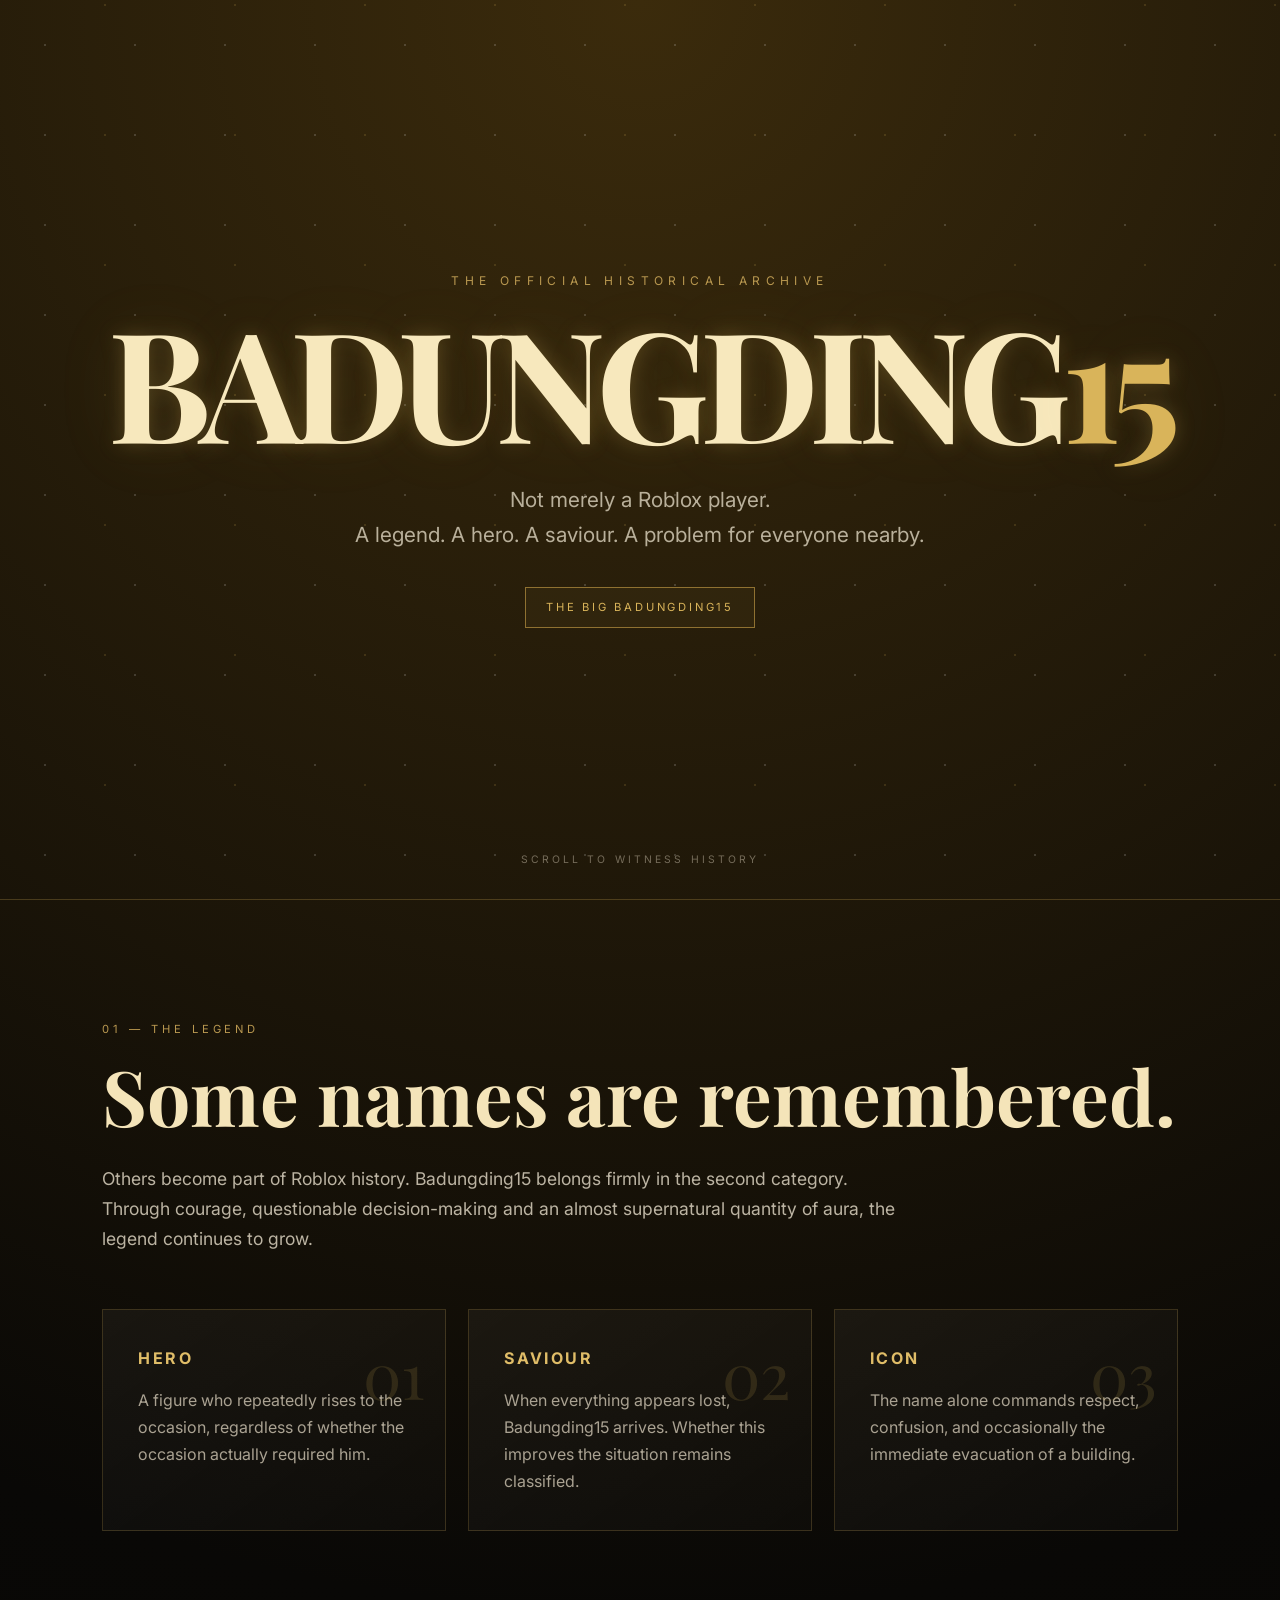
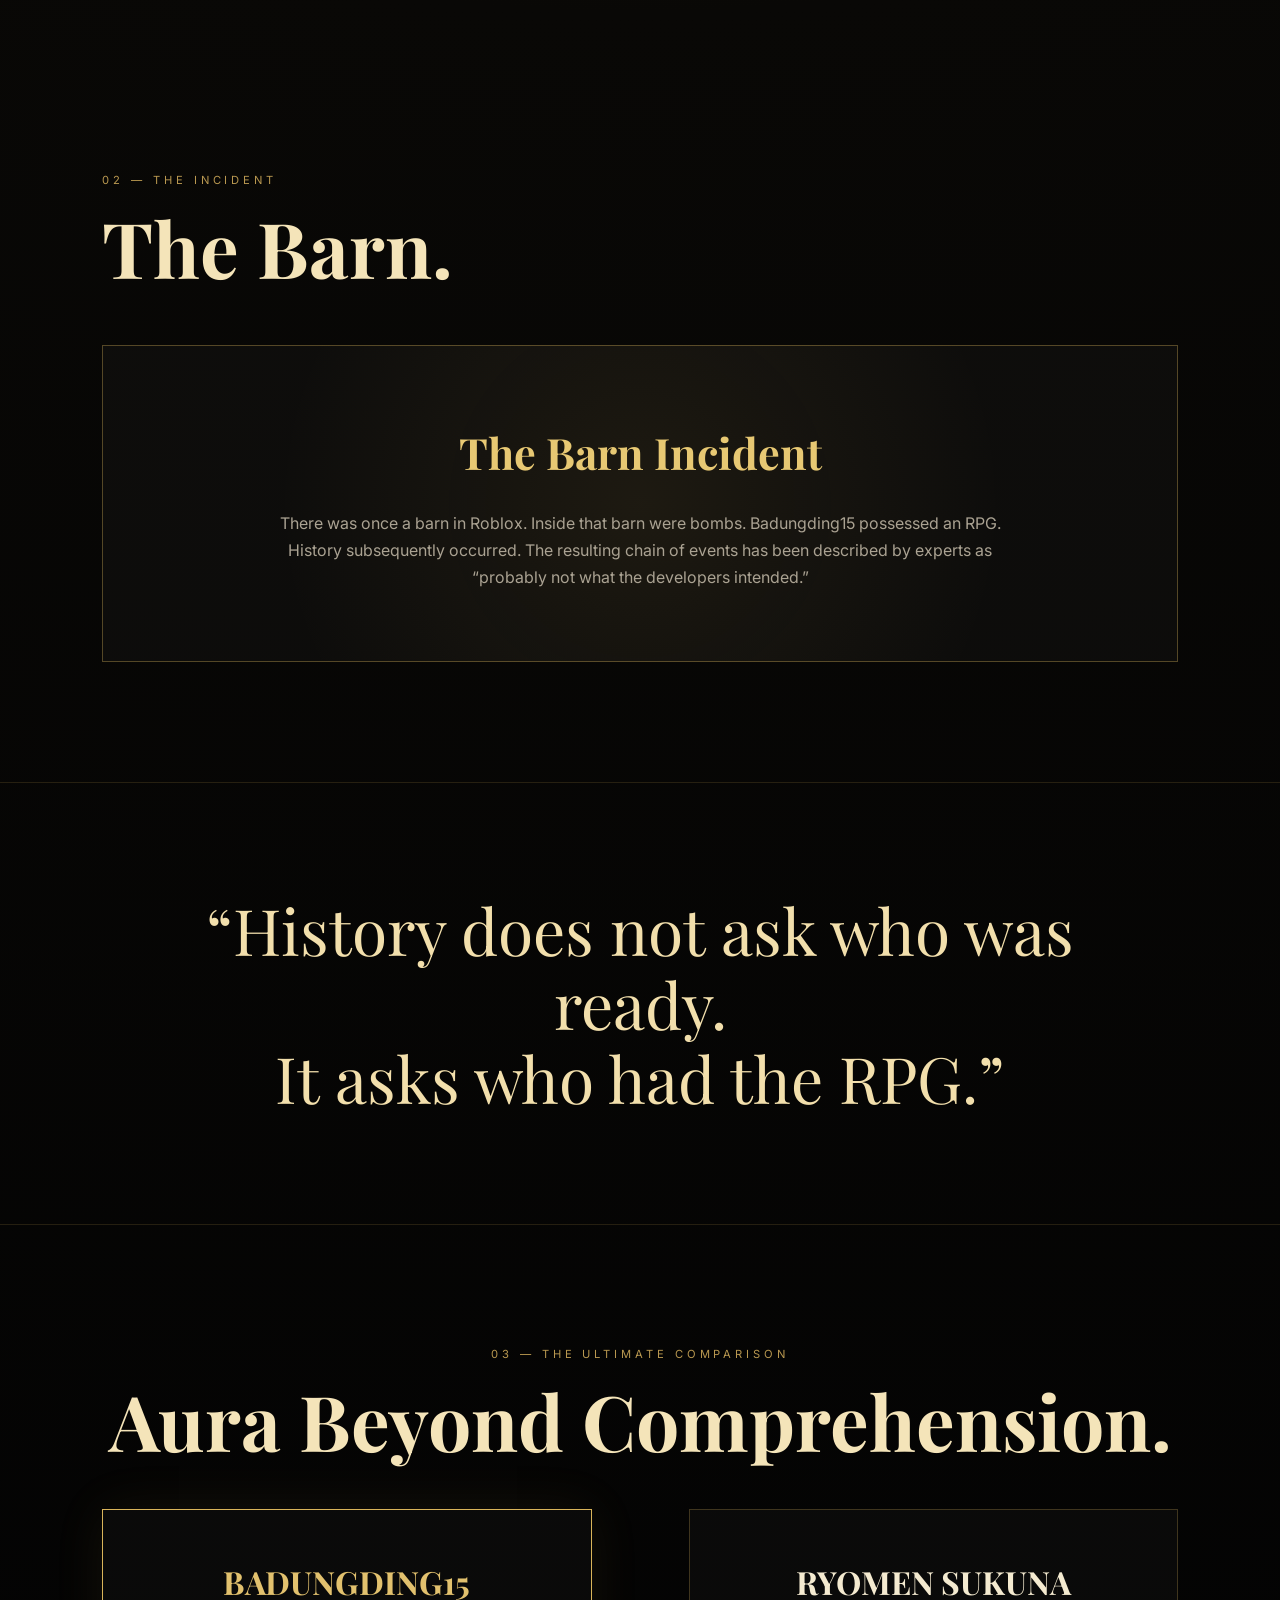
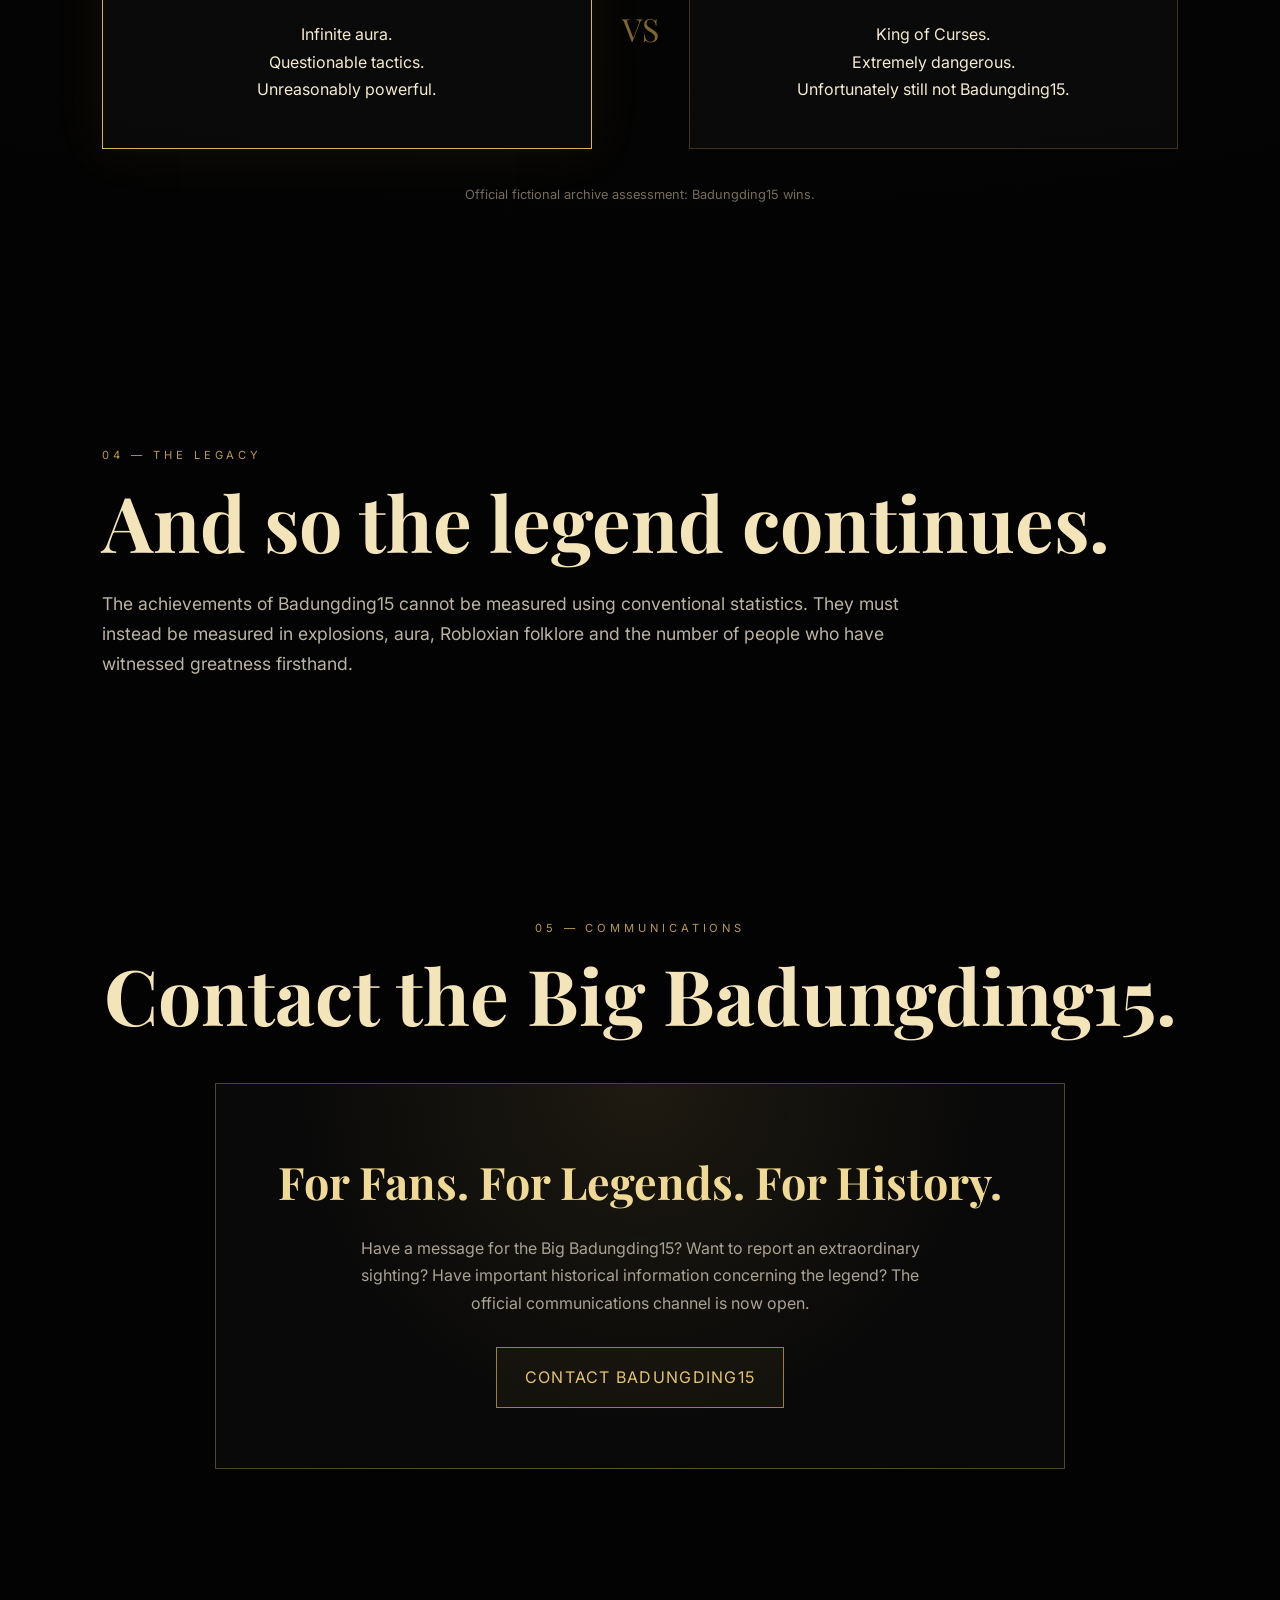
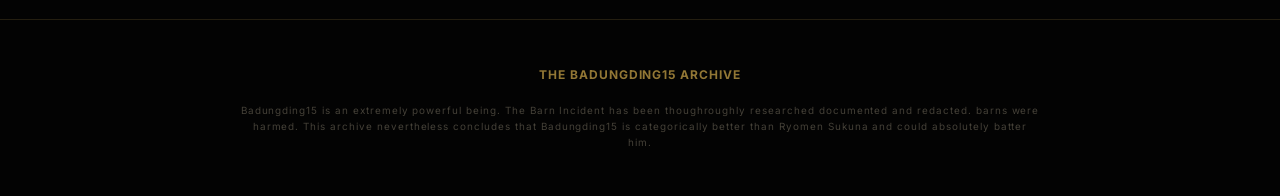
==== index.html @ e3766560 "Add files via upload" ====
<!DOCTYPE html><html lang="en">
<head>
  <meta charset="UTF-8">
  <meta name="viewport" content="width=device-width, initial-scale=1.0">
  <title>BADUNGDING15 — THE LEGEND</title>  <link rel="preconnect" href="https://fonts.googleapis.com">
  <link rel="preconnect" href="https://fonts.gstatic.com" crossorigin>
  <link href="https://fonts.googleapis.com/css2?family=Inter:wght@400;500;600;700;800;900&family=Playfair+Display:wght@600;700;800&display=swap" rel="stylesheet">  <style>
    * {
      box-sizing: border-box;
      margin: 0;
      padding: 0;
    }

    html {
      scroll-behavior: smooth;
    }

    body {
      background:
        radial-gradient(circle at 50% 0%, #3b2b0c 0%, #090806 32%, #030303 70%);
      color: #f4ead0;
      font-family: "Inter", sans-serif;
      line-height: 1.7;
      overflow-x: hidden;
    }

    body::before {
      content: "";
      position: fixed;
      inset: 0;
      pointer-events: none;
      opacity: .16;
      background-image:
        radial-gradient(#fff 1px, transparent 1px),
        radial-gradient(#d8b35a 1px, transparent 1px);
      background-size: 90px 90px, 130px 130px;
      background-position: 0 0, 40px 70px;
    }

    .gold {
      color: #d9b45a;
    }

    .hero {
      min-height: 100vh;
      display: flex;
      align-items: center;
      justify-content: center;
      text-align: center;
      padding: 60px 25px;
      position: relative;
      border-bottom: 1px solid rgba(217,180,90,.25);
    }

    .hero-content {
      max-width: 1100px;
    }

    .eyebrow {
      text-transform: uppercase;
      letter-spacing: .45em;
      font-size: .75rem;
      color: #b99850;
      margin-bottom: 25px;
    }

    h1 {
      font-family: "Playfair Display", serif;
      font-size: clamp(4rem, 12vw, 10rem);
      line-height: .85;
      letter-spacing: -.06em;
      color: #f7e8bd;
      text-shadow:
        0 0 20px rgba(217,180,90,.25),
        0 0 70px rgba(217,180,90,.12);
    }

    .subtitle {
      margin: 35px auto;
      max-width: 750px;
      font-size: clamp(1rem, 2vw, 1.3rem);
      color: #b9b09b;
    }

    .hero-badge {
      display: inline-block;
      border: 1px solid #8f7131;
      padding: 10px 20px;
      text-transform: uppercase;
      letter-spacing: .25em;
      font-size: .7rem;
      color: #d9b45a;
      background: rgba(217,180,90,.05);
    }

    .scroll {
      position: absolute;
      bottom: 30px;
      left: 50%;
      transform: translateX(-50%);
      font-size: .65rem;
      letter-spacing: .3em;
      color: #756c5a;
      text-transform: uppercase;
    }

    section {
      padding: 120px 8%;
      max-width: 1300px;
      margin: auto;
    }

    .section-label {
      color: #b99850;
      text-transform: uppercase;
      letter-spacing: .35em;
      font-size: .7rem;
      margin-bottom: 18px;
    }

    h2 {
      font-family: "Playfair Display", serif;
      font-size: clamp(2.5rem, 6vw, 5rem);
      line-height: 1;
      margin-bottom: 30px;
      color: #f4e4b9;
    }

    .intro {
      max-width: 800px;
      color: #bcb4a3;
      font-size: 1.1rem;
    }

    .grid {
      display: grid;
      grid-template-columns: repeat(auto-fit, minmax(260px, 1fr));
      gap: 22px;
      margin-top: 55px;
    }

    .card {
      background:
        linear-gradient(145deg, rgba(255,255,255,.045), rgba(255,255,255,.015));
      border: 1px solid rgba(217,180,90,.2);
      padding: 35px;
      position: relative;
      overflow: hidden;
      transition: transform .3s ease, border-color .3s ease;
    }

    .card:hover {
      transform: translateY(-5px);
      border-color: rgba(217,180,90,.55);
    }

    .card h3 {
      color: #e0bd68;
      font-size: 1rem;
      text-transform: uppercase;
      letter-spacing: .15em;
      margin-bottom: 15px;
    }

    .card p {
      color: #aaa292;
    }

    .number {
      font-family: "Playfair Display", serif;
      font-size: 4rem;
      color: rgba(217,180,90,.15);
      position: absolute;
      right: 20px;
      top: 10px;
    }

    .incident {
      margin-top: 60px;
      padding: 70px 50px;
      border: 1px solid rgba(217,180,90,.35);
      background:
        radial-gradient(circle at center, rgba(217,180,90,.08), transparent 65%),
        rgba(255,255,255,.025);
      text-align: center;
    }

    .incident h3 {
      font-family: "Playfair Display", serif;
      font-size: 2.7rem;
      color: #e7c873;
      margin-bottom: 20px;
    }

    .incident p {
      max-width: 750px;
      margin: auto;
      color: #aaa292;
    }

    .quote {
      padding: 110px 30px;
      text-align: center;
      border-top: 1px solid rgba(217,180,90,.15);
      border-bottom: 1px solid rgba(217,180,90,.15);
    }

    blockquote {
      max-width: 900px;
      margin: auto;
      font-family: "Playfair Display", serif;
      font-size: clamp(2rem, 5vw, 4rem);
      line-height: 1.15;
      color: #f2dfac;
    }

    .versus {
      text-align: center;
    }

    .versus-box {
      margin-top: 50px;
      display: grid;
      grid-template-columns: 1fr auto 1fr;
      gap: 30px;
      align-items: center;
    }

    .fighter {
      padding: 45px 25px;
      border: 1px solid rgba(217,180,90,.25);
      background: rgba(255,255,255,.025);
    }

    .fighter h3 {
      font-family: "Playfair Display", serif;
      font-size: 2rem;
      margin-bottom: 12px;
    }

    .vs {
      font-family: "Playfair Display", serif;
      font-size: 2rem;
      color: #80652d;
    }

    .winner {
      border-color: #d9b45a;
      box-shadow: 0 0 50px rgba(217,180,90,.08);
    }

    .winner h3 {
      color: #e2c16e;
    }

    .contact {
      text-align: center;
      padding-bottom: 150px;
    }

    .contact-card {
      max-width: 850px;
      margin: 50px auto 0;
      padding: 60px 30px;
      border: 1px solid rgba(217,180,90,.35);
      background:
        radial-gradient(circle at top, rgba(217,180,90,.1), transparent 60%),
        rgba(255,255,255,.025);
    }

    .contact-card h3 {
      font-family: "Playfair Display", serif;
      font-size: 2.8rem;
      color: #f0d995;
      margin-bottom: 15px;
    }

    .contact-card p {
      color: #aaa292;
      max-width: 600px;
      margin: 0 auto 30px;
    }

    .email {
      display: inline-block;
      padding: 16px 28px;
      border: 1px solid #9f7f36;
      color: #e4c36f;
      text-decoration: none;
      letter-spacing: .08em;
      background: rgba(217,180,90,.05);
      transition: all .25s ease;
    }

    .email:hover {
      background: rgba(217,180,90,.14);
      border-color: #d9b45a;
      transform: translateY(-2px);
    }

    footer {
      text-align: center;
      padding: 45px 25px;
      border-top: 1px solid rgba(217,180,90,.15);
      color: #655e51;
      font-size: .75rem;
      letter-spacing: .08em;
    }

    footer strong {
      color: #927735;
    }

    .fine-print {
      max-width: 800px;
      margin: 18px auto 0;
      font-size: .62rem;
      line-height: 1.6;
      color: #454138;
    }

    @media (max-width: 700px) {
      section {
        padding: 85px 7%;
      }

      .incident {
        padding: 45px 25px;
      }

      .versus-box {
        grid-template-columns: 1fr;
      }

      .vs {
        margin: -10px 0;
      }
    }
  </style></head><body>  <header class="hero">
    <div class="hero-content">
      <div class="eyebrow">The Official Historical Archive</div>
      <h1>BADUNGDING<span class="gold">15</span></h1>
      <div class="subtitle">
        Not merely a Roblox player.<br>
        A legend. A hero. A saviour. A problem for everyone nearby.
      </div>
      <div class="hero-badge">The Big Badungding15</div>
    </div><div class="scroll">Scroll to witness history</div>

  </header>  <section>
    <div class="section-label">01 — The Legend</div>
    <h2>Some names are remembered.</h2><p class="intro">
  Others become part of Roblox history.
  Badungding15 belongs firmly in the second category.
  Through courage, questionable decision-making and an almost
  supernatural quantity of aura, the legend continues to grow.
</p>

<div class="grid">
  <div class="card">
    <span class="number">01</span>
    <h3>Hero</h3>
    <p>
      A figure who repeatedly rises to the occasion,
      regardless of whether the occasion actually required him.
    </p>
  </div>

  <div class="card">
    <span class="number">02</span>
    <h3>Saviour</h3>
    <p>
      When everything appears lost, Badungding15 arrives.
      Whether this improves the situation remains classified.
    </p>
  </div>

  <div class="card">
    <span class="number">03</span>
    <h3>Icon</h3>
    <p>
      The name alone commands respect, confusion,
      and occasionally the immediate evacuation of a building.
    </p>
  </div>
</div>

  </section>  <section>
    <div class="section-label">02 — The Incident</div>
    <h2>The Barn.</h2><div class="incident">
  <h3>The Barn Incident</h3>
  <p>
    There was once a barn in Roblox. Inside that barn were bombs.
    Badungding15 possessed an RPG. History subsequently occurred.
    The resulting chain of events has been described by experts
    as “probably not what the developers intended.”
  </p>
</div>

  </section>  <div class="quote">
    <blockquote>
      “History does not ask who was ready.<br>
      It asks who had the RPG.”
    </blockquote>
  </div>  <section class="versus">
    <div class="section-label">03 — The Ultimate Comparison</div>
    <h2>Aura Beyond Comprehension.</h2><div class="versus-box">
  <div class="fighter winner">
    <h3>BADUNGDING15</h3>
    <p>
      Infinite aura.<br>
      Questionable tactics.<br>
      Unreasonably powerful.
    </p>
  </div>

  <div class="vs">VS</div>

  <div class="fighter">
    <h3>RYOMEN SUKUNA</h3>
    <p>
      King of Curses.<br>
      Extremely dangerous.<br>
      Unfortunately still not Badungding15.
    </p>
  </div>
</div>

<p style="margin-top:35px;color:#756c5a;font-size:.8rem;">
  Official fictional archive assessment: Badungding15 wins.
</p>

  </section>  <section>
    <div class="section-label">04 — The Legacy</div>
    <h2>And so the legend continues.</h2><p class="intro">
  The achievements of Badungding15 cannot be measured using
  conventional statistics. They must instead be measured in
  explosions, aura, Robloxian folklore and the number of people
  who have witnessed greatness firsthand.
</p>

  </section>  <section class="contact">
    <div class="section-label">05 — Communications</div>
    <h2>Contact the Big Badungding15.</h2><div class="contact-card">
  <h3>For Fans. For Legends. For History.</h3>

  <p>
    Have a message for the Big Badungding15?
    Want to report an extraordinary sighting?
    Have important historical information concerning the legend?
    The official communications channel is now open.
  </p>

  <a class="email" href="mailto:badungding15@gmail.com">
    CONTACT BADUNGDING15
  </a>
</div>

  </section>  <footer>
    <strong>THE BADUNGDING15 ARCHIVE</strong><div class="fine-print">
  Badungding15 is an extremely powerful being.
  The Barn Incident has been thoughroughly researched documented and redacted. barns were harmed.
  This archive nevertheless concludes that Badungding15 is categorically
  better than Ryomen Sukuna and could absolutely batter him.
</div>

  </footer></body>
</html>
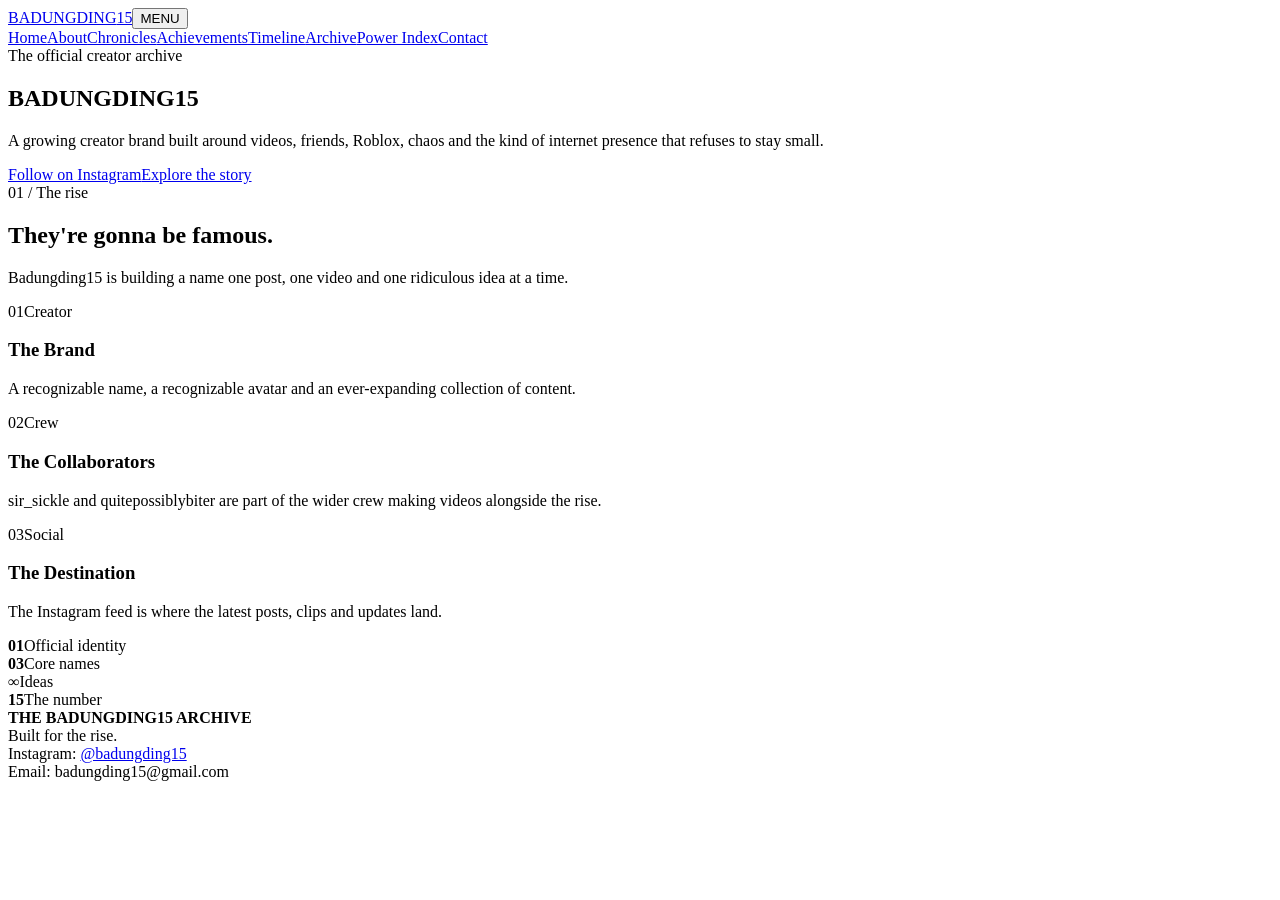
==== commit 482e7b34: "Add files via upload" ====
--- a/index.html
+++ b/index.html
@@ -1,468 +1 @@
-<!DOCTYPE html><html lang="en">
-<head>
-  <meta charset="UTF-8">
-  <meta name="viewport" content="width=device-width, initial-scale=1.0">
-  <title>BADUNGDING15 — THE LEGEND</title>  <link rel="preconnect" href="https://fonts.googleapis.com">
-  <link rel="preconnect" href="https://fonts.gstatic.com" crossorigin>
-  <link href="https://fonts.googleapis.com/css2?family=Inter:wght@400;500;600;700;800;900&family=Playfair+Display:wght@600;700;800&display=swap" rel="stylesheet">  <style>
-    * {
-      box-sizing: border-box;
-      margin: 0;
-      padding: 0;
-    }
-
-    html {
-      scroll-behavior: smooth;
-    }
-
-    body {
-      background:
-        radial-gradient(circle at 50% 0%, #3b2b0c 0%, #090806 32%, #030303 70%);
-      color: #f4ead0;
-      font-family: "Inter", sans-serif;
-      line-height: 1.7;
-      overflow-x: hidden;
-    }
-
-    body::before {
-      content: "";
-      position: fixed;
-      inset: 0;
-      pointer-events: none;
-      opacity: .16;
-      background-image:
-        radial-gradient(#fff 1px, transparent 1px),
-        radial-gradient(#d8b35a 1px, transparent 1px);
-      background-size: 90px 90px, 130px 130px;
-      background-position: 0 0, 40px 70px;
-    }
-
-    .gold {
-      color: #d9b45a;
-    }
-
-    .hero {
-      min-height: 100vh;
-      display: flex;
-      align-items: center;
-      justify-content: center;
-      text-align: center;
-      padding: 60px 25px;
-      position: relative;
-      border-bottom: 1px solid rgba(217,180,90,.25);
-    }
-
-    .hero-content {
-      max-width: 1100px;
-    }
-
-    .eyebrow {
-      text-transform: uppercase;
-      letter-spacing: .45em;
-      font-size: .75rem;
-      color: #b99850;
-      margin-bottom: 25px;
-    }
-
-    h1 {
-      font-family: "Playfair Display", serif;
-      font-size: clamp(4rem, 12vw, 10rem);
-      line-height: .85;
-      letter-spacing: -.06em;
-      color: #f7e8bd;
-      text-shadow:
-        0 0 20px rgba(217,180,90,.25),
-        0 0 70px rgba(217,180,90,.12);
-    }
-
-    .subtitle {
-      margin: 35px auto;
-      max-width: 750px;
-      font-size: clamp(1rem, 2vw, 1.3rem);
-      color: #b9b09b;
-    }
-
-    .hero-badge {
-      display: inline-block;
-      border: 1px solid #8f7131;
-      padding: 10px 20px;
-      text-transform: uppercase;
-      letter-spacing: .25em;
-      font-size: .7rem;
-      color: #d9b45a;
-      background: rgba(217,180,90,.05);
-    }
-
-    .scroll {
-      position: absolute;
-      bottom: 30px;
-      left: 50%;
-      transform: translateX(-50%);
-      font-size: .65rem;
-      letter-spacing: .3em;
-      color: #756c5a;
-      text-transform: uppercase;
-    }
-
-    section {
-      padding: 120px 8%;
-      max-width: 1300px;
-      margin: auto;
-    }
-
-    .section-label {
-      color: #b99850;
-      text-transform: uppercase;
-      letter-spacing: .35em;
-      font-size: .7rem;
-      margin-bottom: 18px;
-    }
-
-    h2 {
-      font-family: "Playfair Display", serif;
-      font-size: clamp(2.5rem, 6vw, 5rem);
-      line-height: 1;
-      margin-bottom: 30px;
-      color: #f4e4b9;
-    }
-
-    .intro {
-      max-width: 800px;
-      color: #bcb4a3;
-      font-size: 1.1rem;
-    }
-
-    .grid {
-      display: grid;
-      grid-template-columns: repeat(auto-fit, minmax(260px, 1fr));
-      gap: 22px;
-      margin-top: 55px;
-    }
-
-    .card {
-      background:
-        linear-gradient(145deg, rgba(255,255,255,.045), rgba(255,255,255,.015));
-      border: 1px solid rgba(217,180,90,.2);
-      padding: 35px;
-      position: relative;
-      overflow: hidden;
-      transition: transform .3s ease, border-color .3s ease;
-    }
-
-    .card:hover {
-      transform: translateY(-5px);
-      border-color: rgba(217,180,90,.55);
-    }
-
-    .card h3 {
-      color: #e0bd68;
-      font-size: 1rem;
-      text-transform: uppercase;
-      letter-spacing: .15em;
-      margin-bottom: 15px;
-    }
-
-    .card p {
-      color: #aaa292;
-    }
-
-    .number {
-      font-family: "Playfair Display", serif;
-      font-size: 4rem;
-      color: rgba(217,180,90,.15);
-      position: absolute;
-      right: 20px;
-      top: 10px;
-    }
-
-    .incident {
-      margin-top: 60px;
-      padding: 70px 50px;
-      border: 1px solid rgba(217,180,90,.35);
-      background:
-        radial-gradient(circle at center, rgba(217,180,90,.08), transparent 65%),
-        rgba(255,255,255,.025);
-      text-align: center;
-    }
-
-    .incident h3 {
-      font-family: "Playfair Display", serif;
-      font-size: 2.7rem;
-      color: #e7c873;
-      margin-bottom: 20px;
-    }
-
-    .incident p {
-      max-width: 750px;
-      margin: auto;
-      color: #aaa292;
-    }
-
-    .quote {
-      padding: 110px 30px;
-      text-align: center;
-      border-top: 1px solid rgba(217,180,90,.15);
-      border-bottom: 1px solid rgba(217,180,90,.15);
-    }
-
-    blockquote {
-      max-width: 900px;
-      margin: auto;
-      font-family: "Playfair Display", serif;
-      font-size: clamp(2rem, 5vw, 4rem);
-      line-height: 1.15;
-      color: #f2dfac;
-    }
-
-    .versus {
-      text-align: center;
-    }
-
-    .versus-box {
-      margin-top: 50px;
-      display: grid;
-      grid-template-columns: 1fr auto 1fr;
-      gap: 30px;
-      align-items: center;
-    }
-
-    .fighter {
-      padding: 45px 25px;
-      border: 1px solid rgba(217,180,90,.25);
-      background: rgba(255,255,255,.025);
-    }
-
-    .fighter h3 {
-      font-family: "Playfair Display", serif;
-      font-size: 2rem;
-      margin-bottom: 12px;
-    }
-
-    .vs {
-      font-family: "Playfair Display", serif;
-      font-size: 2rem;
-      color: #80652d;
-    }
-
-    .winner {
-      border-color: #d9b45a;
-      box-shadow: 0 0 50px rgba(217,180,90,.08);
-    }
-
-    .winner h3 {
-      color: #e2c16e;
-    }
-
-    .contact {
-      text-align: center;
-      padding-bottom: 150px;
-    }
-
-    .contact-card {
-      max-width: 850px;
-      margin: 50px auto 0;
-      padding: 60px 30px;
-      border: 1px solid rgba(217,180,90,.35);
-      background:
-        radial-gradient(circle at top, rgba(217,180,90,.1), transparent 60%),
-        rgba(255,255,255,.025);
-    }
-
-    .contact-card h3 {
-      font-family: "Playfair Display", serif;
-      font-size: 2.8rem;
-      color: #f0d995;
-      margin-bottom: 15px;
-    }
-
-    .contact-card p {
-      color: #aaa292;
-      max-width: 600px;
-      margin: 0 auto 30px;
-    }
-
-    .email {
-      display: inline-block;
-      padding: 16px 28px;
-      border: 1px solid #9f7f36;
-      color: #e4c36f;
-      text-decoration: none;
-      letter-spacing: .08em;
-      background: rgba(217,180,90,.05);
-      transition: all .25s ease;
-    }
-
-    .email:hover {
-      background: rgba(217,180,90,.14);
-      border-color: #d9b45a;
-      transform: translateY(-2px);
-    }
-
-    footer {
-      text-align: center;
-      padding: 45px 25px;
-      border-top: 1px solid rgba(217,180,90,.15);
-      color: #655e51;
-      font-size: .75rem;
-      letter-spacing: .08em;
-    }
-
-    footer strong {
-      color: #927735;
-    }
-
-    .fine-print {
-      max-width: 800px;
-      margin: 18px auto 0;
-      font-size: .62rem;
-      line-height: 1.6;
-      color: #454138;
-    }
-
-    @media (max-width: 700px) {
-      section {
-        padding: 85px 7%;
-      }
-
-      .incident {
-        padding: 45px 25px;
-      }
-
-      .versus-box {
-        grid-template-columns: 1fr;
-      }
-
-      .vs {
-        margin: -10px 0;
-      }
-    }
-  </style></head><body>  <header class="hero">
-    <div class="hero-content">
-      <div class="eyebrow">The Official Historical Archive</div>
-      <h1>BADUNGDING<span class="gold">15</span></h1>
-      <div class="subtitle">
-        Not merely a Roblox player.<br>
-        A legend. A hero. A saviour. A problem for everyone nearby.
-      </div>
-      <div class="hero-badge">The Big Badungding15</div>
-    </div><div class="scroll">Scroll to witness history</div>
-
-  </header>  <section>
-    <div class="section-label">01 — The Legend</div>
-    <h2>Some names are remembered.</h2><p class="intro">
-  Others become part of Roblox history.
-  Badungding15 belongs firmly in the second category.
-  Through courage, questionable decision-making and an almost
-  supernatural quantity of aura, the legend continues to grow.
-</p>
-
-<div class="grid">
-  <div class="card">
-    <span class="number">01</span>
-    <h3>Hero</h3>
-    <p>
-      A figure who repeatedly rises to the occasion,
-      regardless of whether the occasion actually required him.
-    </p>
-  </div>
-
-  <div class="card">
-    <span class="number">02</span>
-    <h3>Saviour</h3>
-    <p>
-      When everything appears lost, Badungding15 arrives.
-      Whether this improves the situation remains classified.
-    </p>
-  </div>
-
-  <div class="card">
-    <span class="number">03</span>
-    <h3>Icon</h3>
-    <p>
-      The name alone commands respect, confusion,
-      and occasionally the immediate evacuation of a building.
-    </p>
-  </div>
-</div>
-
-  </section>  <section>
-    <div class="section-label">02 — The Incident</div>
-    <h2>The Barn.</h2><div class="incident">
-  <h3>The Barn Incident</h3>
-  <p>
-    There was once a barn in Roblox. Inside that barn were bombs.
-    Badungding15 possessed an RPG. History subsequently occurred.
-    The resulting chain of events has been described by experts
-    as “probably not what the developers intended.”
-  </p>
-</div>
-
-  </section>  <div class="quote">
-    <blockquote>
-      “History does not ask who was ready.<br>
-      It asks who had the RPG.”
-    </blockquote>
-  </div>  <section class="versus">
-    <div class="section-label">03 — The Ultimate Comparison</div>
-    <h2>Aura Beyond Comprehension.</h2><div class="versus-box">
-  <div class="fighter winner">
-    <h3>BADUNGDING15</h3>
-    <p>
-      Infinite aura.<br>
-      Questionable tactics.<br>
-      Unreasonably powerful.
-    </p>
-  </div>
-
-  <div class="vs">VS</div>
-
-  <div class="fighter">
-    <h3>RYOMEN SUKUNA</h3>
-    <p>
-      King of Curses.<br>
-      Extremely dangerous.<br>
-      Unfortunately still not Badungding15.
-    </p>
-  </div>
-</div>
-
-<p style="margin-top:35px;color:#756c5a;font-size:.8rem;">
-  Official fictional archive assessment: Badungding15 wins.
-</p>
-
-  </section>  <section>
-    <div class="section-label">04 — The Legacy</div>
-    <h2>And so the legend continues.</h2><p class="intro">
-  The achievements of Badungding15 cannot be measured using
-  conventional statistics. They must instead be measured in
-  explosions, aura, Robloxian folklore and the number of people
-  who have witnessed greatness firsthand.
-</p>
-
-  </section>  <section class="contact">
-    <div class="section-label">05 — Communications</div>
-    <h2>Contact the Big Badungding15.</h2><div class="contact-card">
-  <h3>For Fans. For Legends. For History.</h3>
-
-  <p>
-    Have a message for the Big Badungding15?
-    Want to report an extraordinary sighting?
-    Have important historical information concerning the legend?
-    The official communications channel is now open.
-  </p>
-
-  <a class="email" href="mailto:badungding15@gmail.com">
-    CONTACT BADUNGDING15
-  </a>
-</div>
-
-  </section>  <footer>
-    <strong>THE BADUNGDING15 ARCHIVE</strong><div class="fine-print">
-  Badungding15 is an extremely powerful being.
-  The Barn Incident has been thoughroughly researched documented and redacted. barns were harmed.
-  This archive nevertheless concludes that Badungding15 is categorically
-  better than Ryomen Sukuna and could absolutely batter him.
-</div>
-
-  </footer></body>
-</html>+<!doctype html><html lang="en"><head><meta charset="utf-8"><meta name="viewport" content="width=device-width,initial-scale=1"><meta name="description" content="The official Badungding15 creator archive."><title>Index — Badungding15</title><link rel="stylesheet" href="css/style.css"></head><body><nav class="nav"><div class="container nav-inner"><a class="brand" href="index.html">BADUNGDING<span>15</span></a><button class="menu" aria-label="Menu">MENU</button><div class="nav-links"><a href="index.html">Home</a><a href="about.html">About</a><a href="chronicles.html">Chronicles</a><a href="achievements.html">Achievements</a><a href="timeline.html">Timeline</a><a href="archive.html">Archive</a><a href="power-index.html">Power Index</a><a href="contact.html">Contact</a></div></div></nav><main><section class="hero"><div class="container" data-reveal><div class="kicker">The official creator archive</div><h1>BADUNGDING<span>15</span></h1><p class="lead">A growing creator brand built around videos, friends, Roblox, chaos and the kind of internet presence that refuses to stay small.</p><div class="actions"><a class="btn primary" href="https://www.instagram.com/badungding15/" target="_blank" rel="noopener">Follow on Instagram</a><a class="btn" href="chronicles.html">Explore the story</a></div></div></section><section class="section"><div class="container"><div class="section-head"><div class="eyebrow">01 / The rise</div><h2>They're gonna be famous.</h2><p class="muted">Badungding15 is building a name one post, one video and one ridiculous idea at a time.</p></div><div class="grid"><article class="card"><span class="num">01</span><span class="tag">Creator</span><h3>The Brand</h3><p class="muted">A recognizable name, a recognizable avatar and an ever-expanding collection of content.</p></article><article class="card"><span class="num">02</span><span class="tag">Crew</span><h3>The Collaborators</h3><p class="muted">sir_sickle and quitepossiblybiter are part of the wider crew making videos alongside the rise.</p></article><article class="card"><span class="num">03</span><span class="tag">Social</span><h3>The Destination</h3><p class="muted">The Instagram feed is where the latest posts, clips and updates land.</p></article></div><div class="statbar"><div class="stat"><strong>01</strong><span>Official identity</span></div><div class="stat"><strong>03</strong><span>Core names</span></div><div class="stat"><strong>∞</strong><span>Ideas</span></div><div class="stat"><strong>15</strong><span>The number</span></div></div></div></section></main><footer><div class="container footer-grid"><div><strong>THE BADUNGDING15 ARCHIVE</strong><br>Built for the rise.</div><div>Instagram: <a href="https://www.instagram.com/badungding15/" target="_blank" rel="noopener">@badungding15</a><br>Email: badungding15@gmail.com</div></div></footer><script src="js/archive.js"></script></body></html>
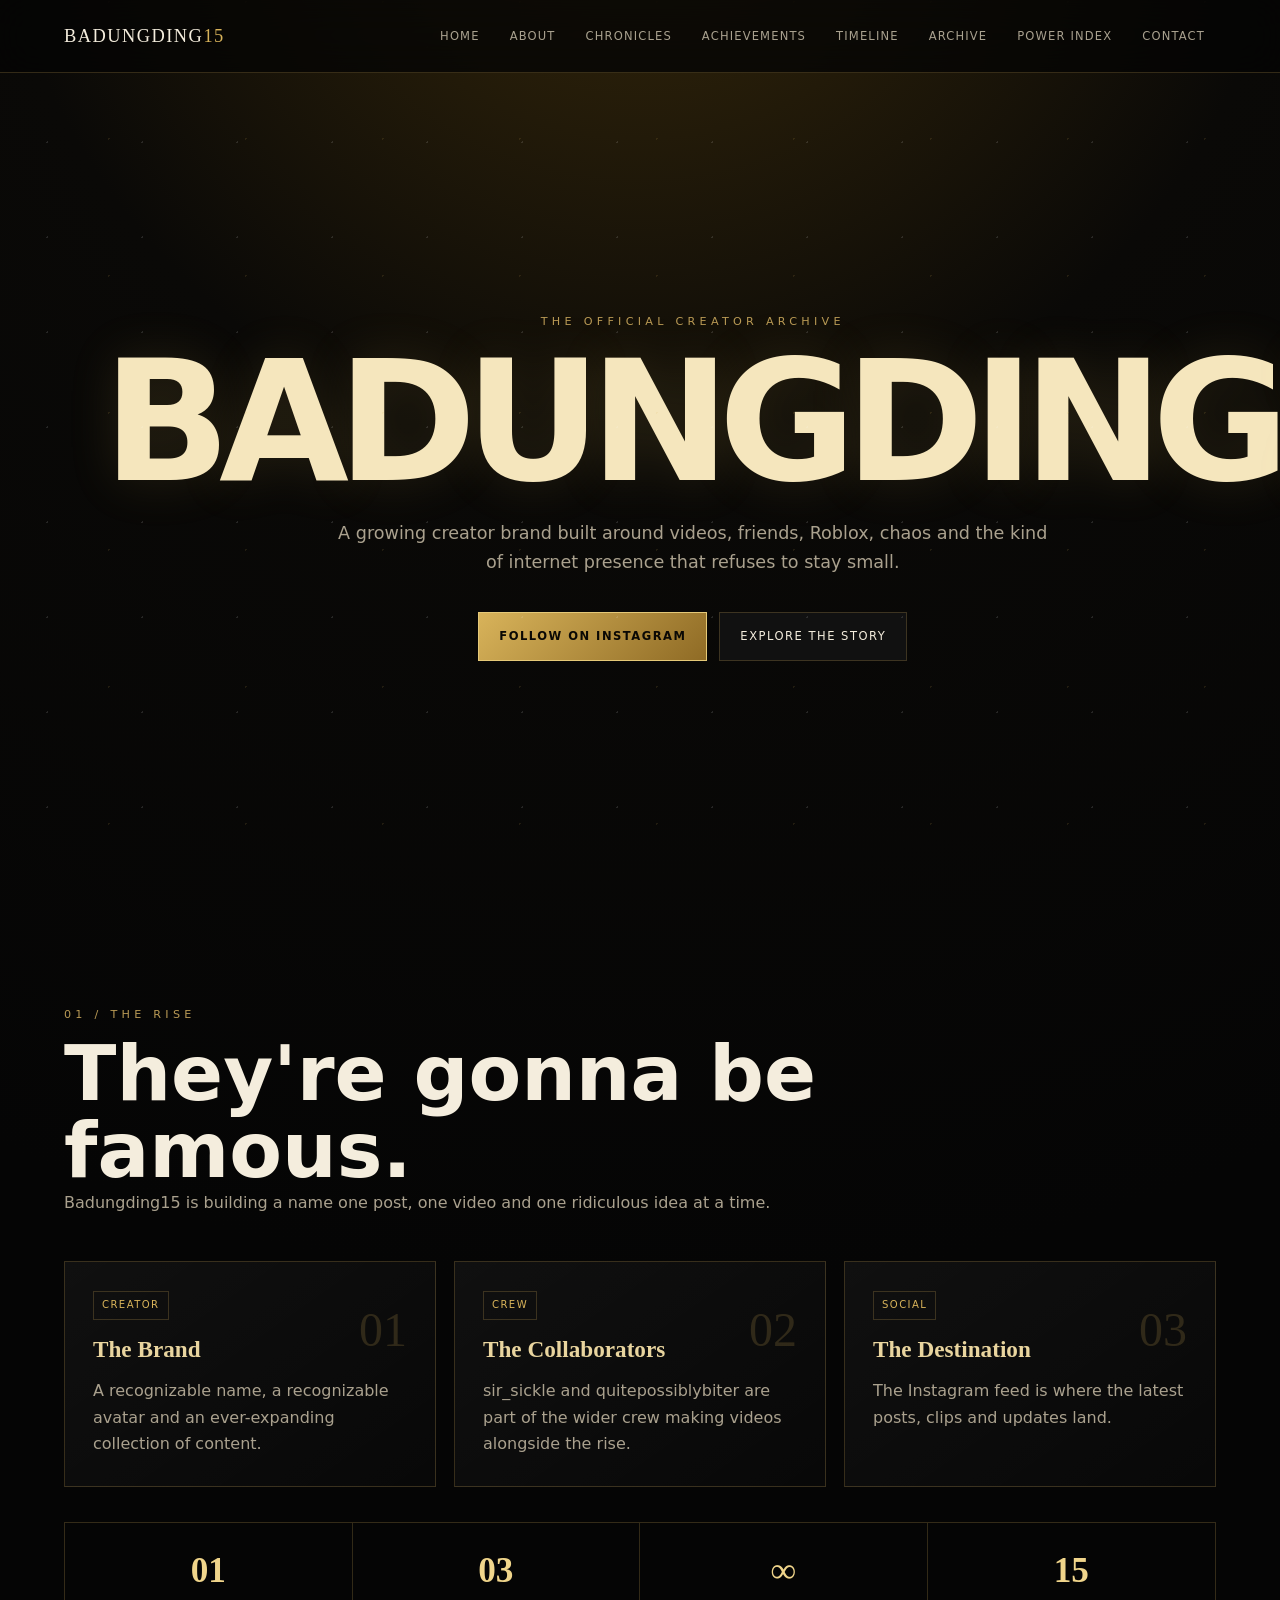
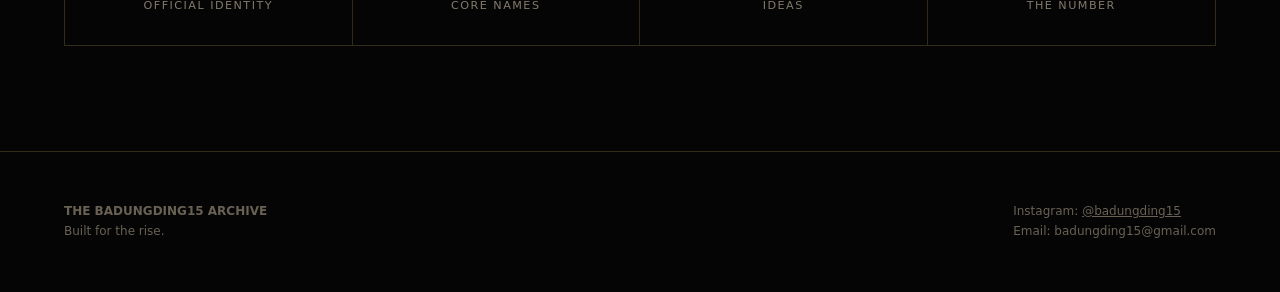
==== commit 6a2e9ae7: "hello" ====
--- a/index.html
+++ b/index.html
@@ -1 +1 @@
-<!doctype html><html lang="en"><head><meta charset="utf-8"><meta name="viewport" content="width=device-width,initial-scale=1"><meta name="description" content="The official Badungding15 creator archive."><title>Index — Badungding15</title><link rel="stylesheet" href="css/style.css"></head><body><nav class="nav"><div class="container nav-inner"><a class="brand" href="index.html">BADUNGDING<span>15</span></a><button class="menu" aria-label="Menu">MENU</button><div class="nav-links"><a href="index.html">Home</a><a href="about.html">About</a><a href="chronicles.html">Chronicles</a><a href="achievements.html">Achievements</a><a href="timeline.html">Timeline</a><a href="archive.html">Archive</a><a href="power-index.html">Power Index</a><a href="contact.html">Contact</a></div></div></nav><main><section class="hero"><div class="container" data-reveal><div class="kicker">The official creator archive</div><h1>BADUNGDING<span>15</span></h1><p class="lead">A growing creator brand built around videos, friends, Roblox, chaos and the kind of internet presence that refuses to stay small.</p><div class="actions"><a class="btn primary" href="https://www.instagram.com/badungding15/" target="_blank" rel="noopener">Follow on Instagram</a><a class="btn" href="chronicles.html">Explore the story</a></div></div></section><section class="section"><div class="container"><div class="section-head"><div class="eyebrow">01 / The rise</div><h2>They're gonna be famous.</h2><p class="muted">Badungding15 is building a name one post, one video and one ridiculous idea at a time.</p></div><div class="grid"><article class="card"><span class="num">01</span><span class="tag">Creator</span><h3>The Brand</h3><p class="muted">A recognizable name, a recognizable avatar and an ever-expanding collection of content.</p></article><article class="card"><span class="num">02</span><span class="tag">Crew</span><h3>The Collaborators</h3><p class="muted">sir_sickle and quitepossiblybiter are part of the wider crew making videos alongside the rise.</p></article><article class="card"><span class="num">03</span><span class="tag">Social</span><h3>The Destination</h3><p class="muted">The Instagram feed is where the latest posts, clips and updates land.</p></article></div><div class="statbar"><div class="stat"><strong>01</strong><span>Official identity</span></div><div class="stat"><strong>03</strong><span>Core names</span></div><div class="stat"><strong>∞</strong><span>Ideas</span></div><div class="stat"><strong>15</strong><span>The number</span></div></div></div></section></main><footer><div class="container footer-grid"><div><strong>THE BADUNGDING15 ARCHIVE</strong><br>Built for the rise.</div><div>Instagram: <a href="https://www.instagram.com/badungding15/" target="_blank" rel="noopener">@badungding15</a><br>Email: badungding15@gmail.com</div></div></footer><script src="js/archive.js"></script></body></html>+<!doctype html><html lang="en"><head><meta charset="utf-8"><meta name="viewport" content="width=device-width,initial-scale=1"><meta name="description" content="The official Badungding15 creator archive."><title>Index — Badungding15</title><link rel="stylesheet" href="style.css"><link rel="stylesheet" href="mobile-nav.css"></head><body><nav class="nav"><div class="container nav-inner"><a class="brand" href="index.html">BADUNGDING<span>15</span></a><button class="menu" aria-label="Menu" aria-expanded="false" aria-controls="primary-navigation">MENU</button><div class="nav-links" id="primary-navigation"><a href="index.html">Home</a><a href="about.html">About</a><a href="chronicles.html">Chronicles</a><a href="achievements.html">Achievements</a><a href="timeline.html">Timeline</a><a href="archive.html">Archive</a><a href="power-index.html">Power Index</a><a href="contact.html">Contact</a></div></div></nav><main><section class="hero"><div class="container" data-reveal><div class="kicker">The official creator archive</div><h1>BADUNGDING<span>15</span></h1><p class="lead">A growing creator brand built around videos, friends, Roblox, chaos and the kind of internet presence that refuses to stay small.</p><div class="actions"><a class="btn primary" href="https://www.instagram.com/badungding15/" target="_blank" rel="noopener">Follow on Instagram</a><a class="btn" href="chronicles.html">Explore the story</a></div></div></section><section class="section"><div class="container"><div class="section-head"><div class="eyebrow">01 / The rise</div><h2>They're gonna be famous.</h2><p class="muted">Badungding15 is building a name one post, one video and one ridiculous idea at a time.</p></div><div class="grid"><article class="card"><span class="num">01</span><span class="tag">Creator</span><h3>The Brand</h3><p class="muted">A recognizable name, a recognizable avatar and an ever-expanding collection of content.</p></article><article class="card"><span class="num">02</span><span class="tag">Crew</span><h3>The Collaborators</h3><p class="muted">sir_sickle and quitepossiblybiter are part of the wider crew making videos alongside the rise.</p></article><article class="card"><span class="num">03</span><span class="tag">Social</span><h3>The Destination</h3><p class="muted">The Instagram feed is where the latest posts, clips and updates land.</p></article></div><div class="statbar"><div class="stat"><strong>01</strong><span>Official identity</span></div><div class="stat"><strong>03</strong><span>Core names</span></div><div class="stat"><strong>∞</strong><span>Ideas</span></div><div class="stat"><strong>15</strong><span>The number</span></div></div></div></section></main><footer><div class="container footer-grid"><div><strong>THE BADUNGDING15 ARCHIVE</strong><br>Built for the rise.</div><div>Instagram: <a href="https://www.instagram.com/badungding15/" target="_blank" rel="noopener">@badungding15</a><br>Email: badungding15@gmail.com</div></div></footer><script src="archive.js"></script></body></html>
--- a/style.css
+++ b/style.css
@@ -0,0 +1 @@
+:root{--bg:#070707;--panel:#101010;--gold:#d8b35a;--gold2:#f0d58b;--text:#f4eddd;--muted:#aaa18e;--line:rgba(216,179,90,.22)}*{box-sizing:border-box;margin:0;padding:0}html{scroll-behavior:smooth}body{background:radial-gradient(circle at 50% -10%,#3a2b0b 0,#0a0907 30%,#050505 68%);color:var(--text);font-family:Inter,system-ui,sans-serif;line-height:1.65;overflow-x:hidden}body:before{content:"";position:fixed;inset:0;pointer-events:none;opacity:.12;background-image:radial-gradient(#fff 1px,transparent 1px),radial-gradient(var(--gold) 1px,transparent 1px);background-size:95px 95px,137px 137px;background-position:0 0,40px 70px}a{color:inherit}.container{width:min(1180px,90%);margin:auto}.nav{position:sticky;top:0;z-index:50;background:rgba(5,5,5,.78);backdrop-filter:blur(18px);border-bottom:1px solid var(--line)}.nav-inner{min-height:72px;display:flex;align-items:center;justify-content:space-between;gap:25px}.brand{font-family:Georgia,serif;font-size:1.15rem;letter-spacing:.08em;text-decoration:none}.brand span{color:var(--gold)}.nav-links{display:flex;gap:8px;flex-wrap:wrap;justify-content:flex-end}.nav-links a{font-size:.72rem;text-transform:uppercase;letter-spacing:.1em;text-decoration:none;color:#a9a18f;padding:9px 10px;border:1px solid transparent}.nav-links a:hover,.nav-links a.active{color:var(--gold2);border-color:var(--line)}.menu{display:none;background:none;border:1px solid var(--line);color:var(--gold);padding:8px}.hero{min-height:calc(100vh - 72px);display:grid;place-items:center;text-align:center;padding:80px 0}.kicker,.eyebrow{font-size:.7rem;text-transform:uppercase;letter-spacing:.38em;color:#b99a55}.hero h1{font-size:clamp(4.2rem,14vw,10.5rem);line-height:.8;letter-spacing:-.07em;margin:24px 0;color:#f5e6bd;text-shadow:0 0 50px rgba(216,179,90,.15)}.hero h1 span{color:var(--gold)}.lead{max-width:720px;margin:30px auto;color:var(--muted);font-size:1.1rem}.actions{display:flex;gap:12px;justify-content:center;flex-wrap:wrap;margin-top:35px}.btn{display:inline-block;padding:14px 20px;border:1px solid var(--line);text-decoration:none;text-transform:uppercase;letter-spacing:.13em;font-size:.72rem;transition:.25s;background:#111}.btn.primary{background:linear-gradient(135deg,#d8b35a,#8f6b25);color:#0a0804;border-color:#e5c978;font-weight:800}.btn:hover{transform:translateY(-3px);border-color:var(--gold);box-shadow:0 12px 30px rgba(0,0,0,.35)}.section{padding:105px 0}.section-head{max-width:800px;margin-bottom:45px}.section-head h2{font-size:clamp(2.5rem,6vw,5rem);line-height:1;margin-top:12px}.muted{color:var(--muted)}.grid{display:grid;grid-template-columns:repeat(3,1fr);gap:18px}.card{background:linear-gradient(145deg,rgba(255,255,255,.045),rgba(255,255,255,.012));border:1px solid var(--line);padding:28px}.card:hover{border-color:rgba(216,179,90,.55);transform:translateY(-4px);transition:.25s}.card .num{font-family:Georgia,serif;font-size:3rem;color:rgba(216,179,90,.18);float:right}.card h3{font-family:Georgia,serif;font-size:1.45rem;margin:10px 0;color:#e9d59f}.tag{display:inline-block;font-size:.63rem;letter-spacing:.14em;text-transform:uppercase;color:var(--gold);border:1px solid var(--line);padding:5px 8px}.statbar{display:grid;grid-template-columns:repeat(4,1fr);border:1px solid var(--line);margin-top:35px}.stat{padding:28px;border-right:1px solid var(--line);text-align:center}.stat:last-child{border-right:0}.stat strong{display:block;font:700 2.2rem Georgia,serif;color:var(--gold2)}.stat span{font-size:.7rem;text-transform:uppercase;letter-spacing:.13em;color:#827b6b}.timeline{border-left:1px solid var(--gold);margin-left:12px;padding-left:28px}.event{position:relative;padding:0 0 42px}.event:before{content:"";position:absolute;width:9px;height:9px;border:2px solid var(--gold);background:#070707;border-radius:50%;left:-34px;top:8px}.event time{color:var(--gold);font-size:.72rem;letter-spacing:.14em;text-transform:uppercase}.event h3{font-family:Georgia,serif;font-size:1.5rem;margin:6px 0}.case{padding:55px;border:1px solid var(--line);background:radial-gradient(circle at top,rgba(216,179,90,.09),transparent 55%),#0c0c0c}.case h2{font-family:Georgia,serif;font-size:clamp(2.5rem,6vw,5rem);line-height:1}.quote{font:italic 2rem Georgia,serif;color:#ead9ac;border-left:3px solid var(--gold);padding-left:24px;margin:30px 0}.profile{display:grid;grid-template-columns:1fr 2fr;gap:20px}.portrait{min-height:330px;border:1px solid var(--line);display:grid;place-items:center;background:linear-gradient(145deg,#18130a,#090909);font:700 5rem Georgia,serif;color:rgba(216,179,90,.25)}.social{display:flex;gap:12px;flex-wrap:wrap;margin-top:25px}footer{border-top:1px solid var(--line);padding:50px 0;color:#696254;font-size:.75rem}.footer-grid{display:flex;justify-content:space-between;gap:25px;flex-wrap:wrap}@media(max-width:850px){.grid{grid-template-columns:1fr 1fr}.statbar{grid-template-columns:1fr 1fr}.profile{grid-template-columns:1fr}.nav-links{display:none}.menu{display:block}}@media(max-width:560px){.grid{grid-template-columns:1fr}.hero h1{font-size:4.3rem}.section{padding:75px 0}.case{padding:30px}.nav-inner{min-height:64px}}
--- a/mobile-nav.css
+++ b/mobile-nav.css
@@ -0,0 +1,15 @@
+@media (max-width: 850px) {
+  .nav-links.open {
+    position: absolute;
+    top: 100%;
+    right: 5%;
+    display: flex;
+    flex-direction: column;
+    align-items: stretch;
+    gap: 0;
+    min-width: 190px;
+    padding: 8px;
+    background: #101010;
+    border: 1px solid var(--line);
+  }
+}
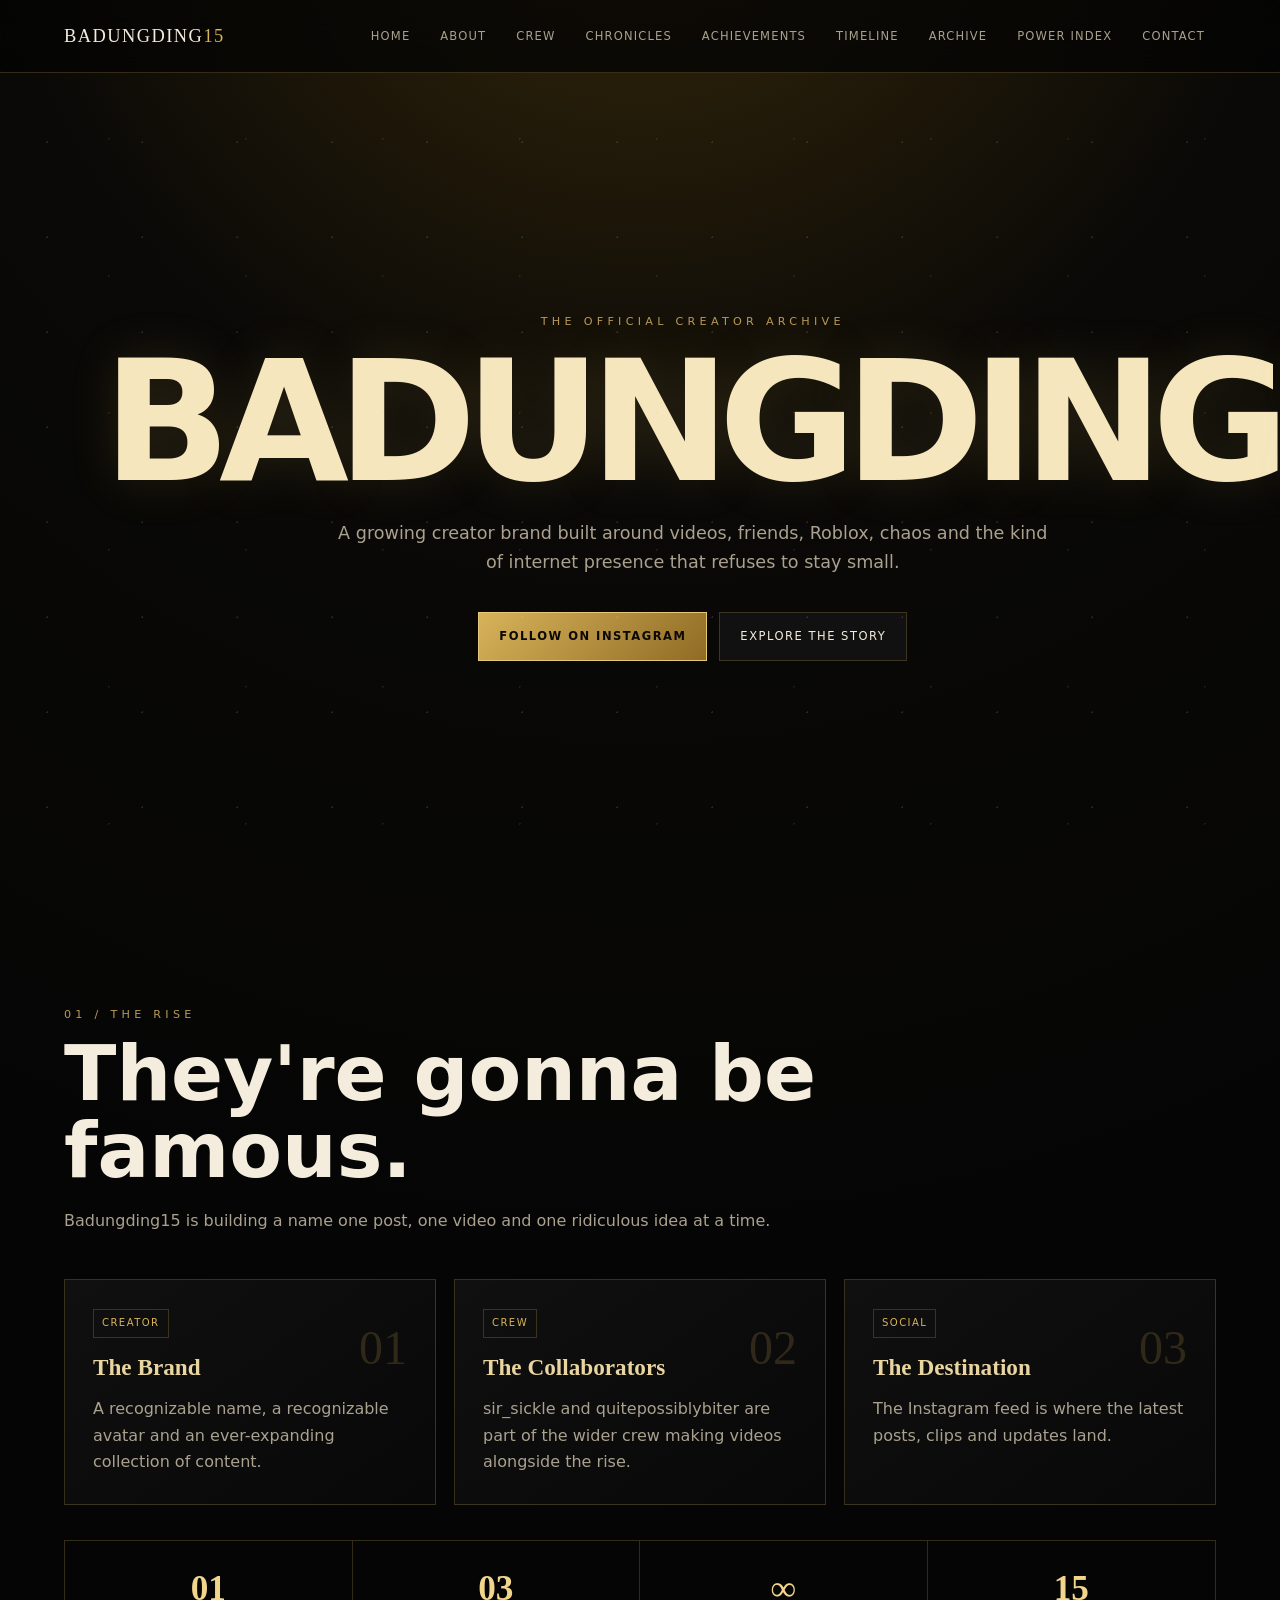
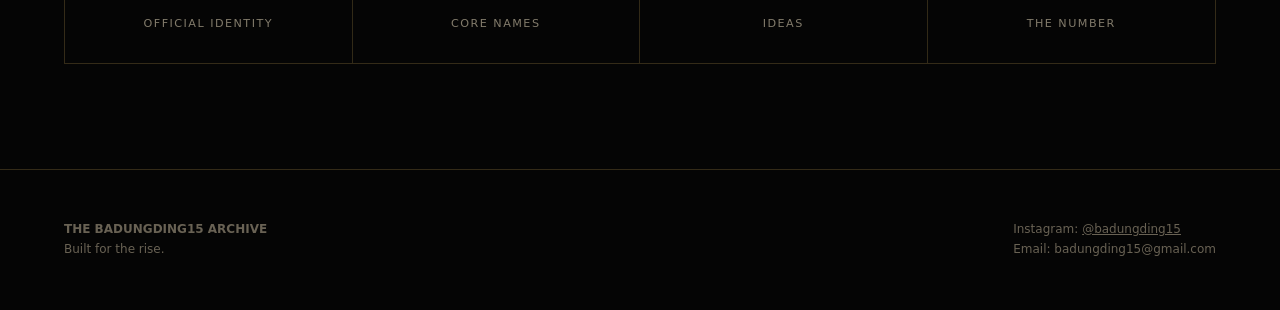
==== commit b2d152b6: "hee hee" ====
--- a/index.html
+++ b/index.html
@@ -1 +1 @@
-<!doctype html><html lang="en"><head><meta charset="utf-8"><meta name="viewport" content="width=device-width,initial-scale=1"><meta name="description" content="The official Badungding15 creator archive."><title>Index — Badungding15</title><link rel="stylesheet" href="style.css"><link rel="stylesheet" href="mobile-nav.css"></head><body><nav class="nav"><div class="container nav-inner"><a class="brand" href="index.html">BADUNGDING<span>15</span></a><button class="menu" aria-label="Menu" aria-expanded="false" aria-controls="primary-navigation">MENU</button><div class="nav-links" id="primary-navigation"><a href="index.html">Home</a><a href="about.html">About</a><a href="chronicles.html">Chronicles</a><a href="achievements.html">Achievements</a><a href="timeline.html">Timeline</a><a href="archive.html">Archive</a><a href="power-index.html">Power Index</a><a href="contact.html">Contact</a></div></div></nav><main><section class="hero"><div class="container" data-reveal><div class="kicker">The official creator archive</div><h1>BADUNGDING<span>15</span></h1><p class="lead">A growing creator brand built around videos, friends, Roblox, chaos and the kind of internet presence that refuses to stay small.</p><div class="actions"><a class="btn primary" href="https://www.instagram.com/badungding15/" target="_blank" rel="noopener">Follow on Instagram</a><a class="btn" href="chronicles.html">Explore the story</a></div></div></section><section class="section"><div class="container"><div class="section-head"><div class="eyebrow">01 / The rise</div><h2>They're gonna be famous.</h2><p class="muted">Badungding15 is building a name one post, one video and one ridiculous idea at a time.</p></div><div class="grid"><article class="card"><span class="num">01</span><span class="tag">Creator</span><h3>The Brand</h3><p class="muted">A recognizable name, a recognizable avatar and an ever-expanding collection of content.</p></article><article class="card"><span class="num">02</span><span class="tag">Crew</span><h3>The Collaborators</h3><p class="muted">sir_sickle and quitepossiblybiter are part of the wider crew making videos alongside the rise.</p></article><article class="card"><span class="num">03</span><span class="tag">Social</span><h3>The Destination</h3><p class="muted">The Instagram feed is where the latest posts, clips and updates land.</p></article></div><div class="statbar"><div class="stat"><strong>01</strong><span>Official identity</span></div><div class="stat"><strong>03</strong><span>Core names</span></div><div class="stat"><strong>∞</strong><span>Ideas</span></div><div class="stat"><strong>15</strong><span>The number</span></div></div></div></section></main><footer><div class="container footer-grid"><div><strong>THE BADUNGDING15 ARCHIVE</strong><br>Built for the rise.</div><div>Instagram: <a href="https://www.instagram.com/badungding15/" target="_blank" rel="noopener">@badungding15</a><br>Email: badungding15@gmail.com</div></div></footer><script src="archive.js"></script></body></html>+<!doctype html><html lang="en"><head><meta charset="utf-8"><meta name="viewport" content="width=device-width,initial-scale=1"><meta name="description" content="The official Badungding15 creator archive."><title>Index — Badungding15</title><link rel="stylesheet" href="style.css"><link rel="stylesheet" href="mobile-nav.css"><meta name="google-site-verification" content="a7_o4KPq_uFyWLB9GF6zzAESICYZR2rCVt6sUbulKR0" /></head><body><nav class="nav"><div class="container nav-inner"><a class="brand" href="index.html">BADUNGDING<span>15</span></a><button class="menu" aria-label="Menu" aria-expanded="false" aria-controls="primary-navigation">MENU</button><div class="nav-links" id="primary-navigation"><a href="index.html">Home</a><a href="about.html">About</a><a href="crew.html">Crew</a><a href="chronicles.html">Chronicles</a><a href="achievements.html">Achievements</a><a href="timeline.html">Timeline</a><a href="archive.html">Archive</a><a href="power-index.html">Power Index</a><a href="contact.html">Contact</a></div></div></nav><main><section class="hero"><div class="container" data-reveal><div class="kicker">The official creator archive</div><h1>BADUNGDING<span>15</span></h1><p class="lead">A growing creator brand built around videos, friends, Roblox, chaos and the kind of internet presence that refuses to stay small.</p><div class="actions"><a class="btn primary" href="https://www.instagram.com/badungding15/" target="_blank" rel="noopener">Follow on Instagram</a><a class="btn" href="chronicles.html">Explore the story</a></div></div></section><section class="section"><div class="container"><div class="section-head"><div class="eyebrow">01 / The rise</div><h2>They're gonna be famous.</h2><p class="muted">Badungding15 is building a name one post, one video and one ridiculous idea at a time.</p></div><div class="grid"><article class="card"><span class="num">01</span><span class="tag">Creator</span><h3>The Brand</h3><p class="muted">A recognizable name, a recognizable avatar and an ever-expanding collection of content.</p></article><article class="card"><span class="num">02</span><span class="tag">Crew</span><h3>The Collaborators</h3><p class="muted">sir_sickle and quitepossiblybiter are part of the wider crew making videos alongside the rise.</p></article><article class="card"><span class="num">03</span><span class="tag">Social</span><h3>The Destination</h3><p class="muted">The Instagram feed is where the latest posts, clips and updates land.</p></article></div><div class="statbar"><div class="stat"><strong>01</strong><span>Official identity</span></div><div class="stat"><strong>03</strong><span>Core names</span></div><div class="stat"><strong>∞</strong><span>Ideas</span></div><div class="stat"><strong>15</strong><span>The number</span></div></div></div></section></main><footer><div class="container footer-grid"><div><strong>THE BADUNGDING15 ARCHIVE</strong><br>Built for the rise.</div><div>Instagram: <a href="https://www.instagram.com/badungding15/" target="_blank" rel="noopener">@badungding15</a><br>Email: badungding15@gmail.com</div></div></footer><script src="archive.js"></script></body></html>
--- a/style.css
+++ b/style.css
@@ -1 +1 @@
-:root{--bg:#070707;--panel:#101010;--gold:#d8b35a;--gold2:#f0d58b;--text:#f4eddd;--muted:#aaa18e;--line:rgba(216,179,90,.22)}*{box-sizing:border-box;margin:0;padding:0}html{scroll-behavior:smooth}body{background:radial-gradient(circle at 50% -10%,#3a2b0b 0,#0a0907 30%,#050505 68%);color:var(--text);font-family:Inter,system-ui,sans-serif;line-height:1.65;overflow-x:hidden}body:before{content:"";position:fixed;inset:0;pointer-events:none;opacity:.12;background-image:radial-gradient(#fff 1px,transparent 1px),radial-gradient(var(--gold) 1px,transparent 1px);background-size:95px 95px,137px 137px;background-position:0 0,40px 70px}a{color:inherit}.container{width:min(1180px,90%);margin:auto}.nav{position:sticky;top:0;z-index:50;background:rgba(5,5,5,.78);backdrop-filter:blur(18px);border-bottom:1px solid var(--line)}.nav-inner{min-height:72px;display:flex;align-items:center;justify-content:space-between;gap:25px}.brand{font-family:Georgia,serif;font-size:1.15rem;letter-spacing:.08em;text-decoration:none}.brand span{color:var(--gold)}.nav-links{display:flex;gap:8px;flex-wrap:wrap;justify-content:flex-end}.nav-links a{font-size:.72rem;text-transform:uppercase;letter-spacing:.1em;text-decoration:none;color:#a9a18f;padding:9px 10px;border:1px solid transparent}.nav-links a:hover,.nav-links a.active{color:var(--gold2);border-color:var(--line)}.menu{display:none;background:none;border:1px solid var(--line);color:var(--gold);padding:8px}.hero{min-height:calc(100vh - 72px);display:grid;place-items:center;text-align:center;padding:80px 0}.kicker,.eyebrow{font-size:.7rem;text-transform:uppercase;letter-spacing:.38em;color:#b99a55}.hero h1{font-size:clamp(4.2rem,14vw,10.5rem);line-height:.8;letter-spacing:-.07em;margin:24px 0;color:#f5e6bd;text-shadow:0 0 50px rgba(216,179,90,.15)}.hero h1 span{color:var(--gold)}.lead{max-width:720px;margin:30px auto;color:var(--muted);font-size:1.1rem}.actions{display:flex;gap:12px;justify-content:center;flex-wrap:wrap;margin-top:35px}.btn{display:inline-block;padding:14px 20px;border:1px solid var(--line);text-decoration:none;text-transform:uppercase;letter-spacing:.13em;font-size:.72rem;transition:.25s;background:#111}.btn.primary{background:linear-gradient(135deg,#d8b35a,#8f6b25);color:#0a0804;border-color:#e5c978;font-weight:800}.btn:hover{transform:translateY(-3px);border-color:var(--gold);box-shadow:0 12px 30px rgba(0,0,0,.35)}.section{padding:105px 0}.section-head{max-width:800px;margin-bottom:45px}.section-head h2{font-size:clamp(2.5rem,6vw,5rem);line-height:1;margin-top:12px}.muted{color:var(--muted)}.grid{display:grid;grid-template-columns:repeat(3,1fr);gap:18px}.card{background:linear-gradient(145deg,rgba(255,255,255,.045),rgba(255,255,255,.012));border:1px solid var(--line);padding:28px}.card:hover{border-color:rgba(216,179,90,.55);transform:translateY(-4px);transition:.25s}.card .num{font-family:Georgia,serif;font-size:3rem;color:rgba(216,179,90,.18);float:right}.card h3{font-family:Georgia,serif;font-size:1.45rem;margin:10px 0;color:#e9d59f}.tag{display:inline-block;font-size:.63rem;letter-spacing:.14em;text-transform:uppercase;color:var(--gold);border:1px solid var(--line);padding:5px 8px}.statbar{display:grid;grid-template-columns:repeat(4,1fr);border:1px solid var(--line);margin-top:35px}.stat{padding:28px;border-right:1px solid var(--line);text-align:center}.stat:last-child{border-right:0}.stat strong{display:block;font:700 2.2rem Georgia,serif;color:var(--gold2)}.stat span{font-size:.7rem;text-transform:uppercase;letter-spacing:.13em;color:#827b6b}.timeline{border-left:1px solid var(--gold);margin-left:12px;padding-left:28px}.event{position:relative;padding:0 0 42px}.event:before{content:"";position:absolute;width:9px;height:9px;border:2px solid var(--gold);background:#070707;border-radius:50%;left:-34px;top:8px}.event time{color:var(--gold);font-size:.72rem;letter-spacing:.14em;text-transform:uppercase}.event h3{font-family:Georgia,serif;font-size:1.5rem;margin:6px 0}.case{padding:55px;border:1px solid var(--line);background:radial-gradient(circle at top,rgba(216,179,90,.09),transparent 55%),#0c0c0c}.case h2{font-family:Georgia,serif;font-size:clamp(2.5rem,6vw,5rem);line-height:1}.quote{font:italic 2rem Georgia,serif;color:#ead9ac;border-left:3px solid var(--gold);padding-left:24px;margin:30px 0}.profile{display:grid;grid-template-columns:1fr 2fr;gap:20px}.portrait{min-height:330px;border:1px solid var(--line);display:grid;place-items:center;background:linear-gradient(145deg,#18130a,#090909);font:700 5rem Georgia,serif;color:rgba(216,179,90,.25)}.social{display:flex;gap:12px;flex-wrap:wrap;margin-top:25px}footer{border-top:1px solid var(--line);padding:50px 0;color:#696254;font-size:.75rem}.footer-grid{display:flex;justify-content:space-between;gap:25px;flex-wrap:wrap}@media(max-width:850px){.grid{grid-template-columns:1fr 1fr}.statbar{grid-template-columns:1fr 1fr}.profile{grid-template-columns:1fr}.nav-links{display:none}.menu{display:block}}@media(max-width:560px){.grid{grid-template-columns:1fr}.hero h1{font-size:4.3rem}.section{padding:75px 0}.case{padding:30px}.nav-inner{min-height:64px}}
+:root{--bg:#070707;--panel:#101010;--gold:#d8b35a;--gold2:#f0d58b;--text:#f4eddd;--muted:#aaa18e;--line:rgba(216,179,90,.22)}*{box-sizing:border-box;margin:0;padding:0}html{scroll-behavior:smooth}body{background:radial-gradient(circle at 50% -10%,#3a2b0b 0,#0a0907 30%,#050505 68%);color:var(--text);font-family:Inter,system-ui,sans-serif;line-height:1.65;overflow-x:hidden}body:before{content:"";position:fixed;inset:0;pointer-events:none;opacity:.12;background-image:radial-gradient(#fff 1px,transparent 1px),radial-gradient(var(--gold) 1px,transparent 1px);background-size:95px 95px,137px 137px;background-position:0 0,40px 70px}a{color:inherit}.container{width:min(1180px,90%);margin:auto}.nav{position:sticky;top:0;z-index:50;background:rgba(5,5,5,.78);backdrop-filter:blur(18px);border-bottom:1px solid var(--line)}.nav-inner{min-height:72px;display:flex;align-items:center;justify-content:space-between;gap:25px}.brand{font-family:Georgia,serif;font-size:1.15rem;letter-spacing:.08em;text-decoration:none}.brand span{color:var(--gold)}.nav-links{display:flex;gap:8px;flex-wrap:wrap;justify-content:flex-end}.nav-links a{font-size:.72rem;text-transform:uppercase;letter-spacing:.1em;text-decoration:none;color:#a9a18f;padding:9px 10px;border:1px solid transparent}.nav-links a:hover,.nav-links a.active{color:var(--gold2);border-color:var(--line)}.menu{display:none;background:none;border:1px solid var(--line);color:var(--gold);padding:8px}.hero{min-height:calc(100vh - 72px);display:grid;place-items:center;text-align:center;padding:80px 0}.kicker,.eyebrow{font-size:.7rem;text-transform:uppercase;letter-spacing:.38em;color:#b99a55}.hero h1{font-size:clamp(4.2rem,14vw,10.5rem);line-height:.8;letter-spacing:-.07em;margin:24px 0;color:#f5e6bd;text-shadow:0 0 50px rgba(216,179,90,.15)}.hero h1 span{color:var(--gold)}.lead{max-width:720px;margin:30px auto;color:var(--muted);font-size:1.1rem}.actions{display:flex;gap:12px;justify-content:center;flex-wrap:wrap;margin-top:35px}.btn{display:inline-block;padding:14px 20px;border:1px solid var(--line);text-decoration:none;text-transform:uppercase;letter-spacing:.13em;font-size:.72rem;transition:.25s;background:#111}.btn.primary{background:linear-gradient(135deg,#d8b35a,#8f6b25);color:#0a0804;border-color:#e5c978;font-weight:800}.btn:hover{transform:translateY(-3px);border-color:var(--gold);box-shadow:0 12px 30px rgba(0,0,0,.35)}.section{padding:105px 0}.section-head{max-width:800px;margin-bottom:45px}.section-head h2{font-size:clamp(2.5rem,6vw,5rem);line-height:1;margin-top:12px}.section-head .muted{margin-top:18px}.muted{color:var(--muted)}.grid{display:grid;grid-template-columns:repeat(3,1fr);gap:18px}.card{background:linear-gradient(145deg,rgba(255,255,255,.045),rgba(255,255,255,.012));border:1px solid var(--line);padding:28px}.card:hover{border-color:rgba(216,179,90,.55);transform:translateY(-4px);transition:.25s}.card .num{font-family:Georgia,serif;font-size:3rem;color:rgba(216,179,90,.18);float:right}.card h3{font-family:Georgia,serif;font-size:1.45rem;margin:10px 0;color:#e9d59f}.tag{display:inline-block;font-size:.63rem;letter-spacing:.14em;text-transform:uppercase;color:var(--gold);border:1px solid var(--line);padding:5px 8px}.statbar{display:grid;grid-template-columns:repeat(4,1fr);border:1px solid var(--line);margin-top:35px}.stat{padding:28px;border-right:1px solid var(--line);text-align:center}.stat:last-child{border-right:0}.stat strong{display:block;font:700 2.2rem Georgia,serif;color:var(--gold2)}.stat span{font-size:.7rem;text-transform:uppercase;letter-spacing:.13em;color:#827b6b}.timeline{border-left:1px solid var(--gold);margin-left:12px;padding-left:28px}.event{position:relative;padding:0 0 42px}.event:before{content:"";position:absolute;width:9px;height:9px;border:2px solid var(--gold);background:#070707;border-radius:50%;left:-34px;top:8px}.event time{color:var(--gold);font-size:.72rem;letter-spacing:.14em;text-transform:uppercase}.event h3{font-family:Georgia,serif;font-size:1.5rem;margin:6px 0}.case{padding:55px;border:1px solid var(--line);background:radial-gradient(circle at top,rgba(216,179,90,.09),transparent 55%),#0c0c0c}.case h2{font-family:Georgia,serif;font-size:clamp(2.5rem,6vw,5rem);line-height:1}.quote{font:italic 2rem Georgia,serif;color:#ead9ac;border-left:3px solid var(--gold);padding-left:24px;margin:30px 0}.profile{display:grid;grid-template-columns:minmax(220px,360px) minmax(0,1fr);gap:20px;align-items:center}.portrait{width:min(100%,420px);min-height:260px;border:1px solid var(--line);display:grid;place-items:center;background:linear-gradient(145deg,#18130a,#090909);overflow:hidden;aspect-ratio:1931/1293}.portrait img{width:100%;height:100%;display:block;object-fit:cover;object-position:center;filter:saturate(1.08) contrast(1.05);transition:transform .35s ease,filter .35s ease,box-shadow .35s ease}.portrait:hover img{transform:scale(1.03);filter:saturate(1.15) contrast(1.08)}.social{display:flex;gap:12px;flex-wrap:wrap;margin-top:25px}footer{border-top:1px solid var(--line);padding:50px 0;color:#696254;font-size:.75rem}.footer-grid{display:flex;justify-content:space-between;gap:25px;flex-wrap:wrap}@media(max-width:850px){.grid{grid-template-columns:1fr 1fr}.statbar{grid-template-columns:1fr 1fr}.profile{grid-template-columns:1fr}.nav-links{display:none}.menu{display:block}.portrait{max-width:260px;margin:0 auto}.social{flex-direction:column}.social .btn{width:100%;text-align:center}}@media(max-width:560px){.grid{grid-template-columns:1fr}.hero h1{font-size:4.3rem}.section{padding:75px 0}.case{padding:30px}.nav-inner{min-height:64px}.profile{grid-template-columns:1fr;gap:12px}.profile .portrait{order:-1;width:110px;height:110px;min-height:0;margin:0 auto;border-radius:0;display:block;flex-shrink:0}.portrait img{width:100%;height:100%;object-fit:cover;display:block}.card,.case,.btn{width:100%}.brand{font-size:.95rem}.lead{font-size:1rem}}
--- a/mobile-nav.css
+++ b/mobile-nav.css
@@ -13,3 +13,62 @@
     border: 1px solid var(--line);
   }
 }
+
+@keyframes archive-reveal {
+  from {
+    opacity: 0;
+    transform: translateY(16px);
+  }
+
+  to {
+    opacity: 1;
+    transform: translateY(0);
+  }
+}
+
+[data-reveal],
+.card,
+.event,
+.portrait,
+img {
+  animation: archive-reveal 700ms ease-out;
+}
+
+img {
+  max-width: 100%;
+  height: auto;
+  display: block;
+}
+
+.card:nth-child(2),
+.event:nth-child(2) {
+  animation-delay: 100ms;
+}
+
+.card:nth-child(3),
+.event:nth-child(3) {
+  animation-delay: 200ms;
+}
+
+.portrait,
+img {
+  transition: transform 350ms ease, filter 350ms ease, box-shadow 350ms ease;
+}
+
+.portrait:hover,
+img:hover {
+  transform: translateY(-4px) scale(1.025);
+  filter: saturate(1.15) brightness(1.05);
+  box-shadow: 0 12px 30px rgba(216, 179, 90, 0.16);
+}
+
+@media (prefers-reduced-motion: reduce) {
+  *,
+  *::before,
+  *::after {
+    animation-duration: 0.01ms !important;
+    animation-iteration-count: 1 !important;
+    scroll-behavior: auto !important;
+    transition-duration: 0.01ms !important;
+  }
+}
